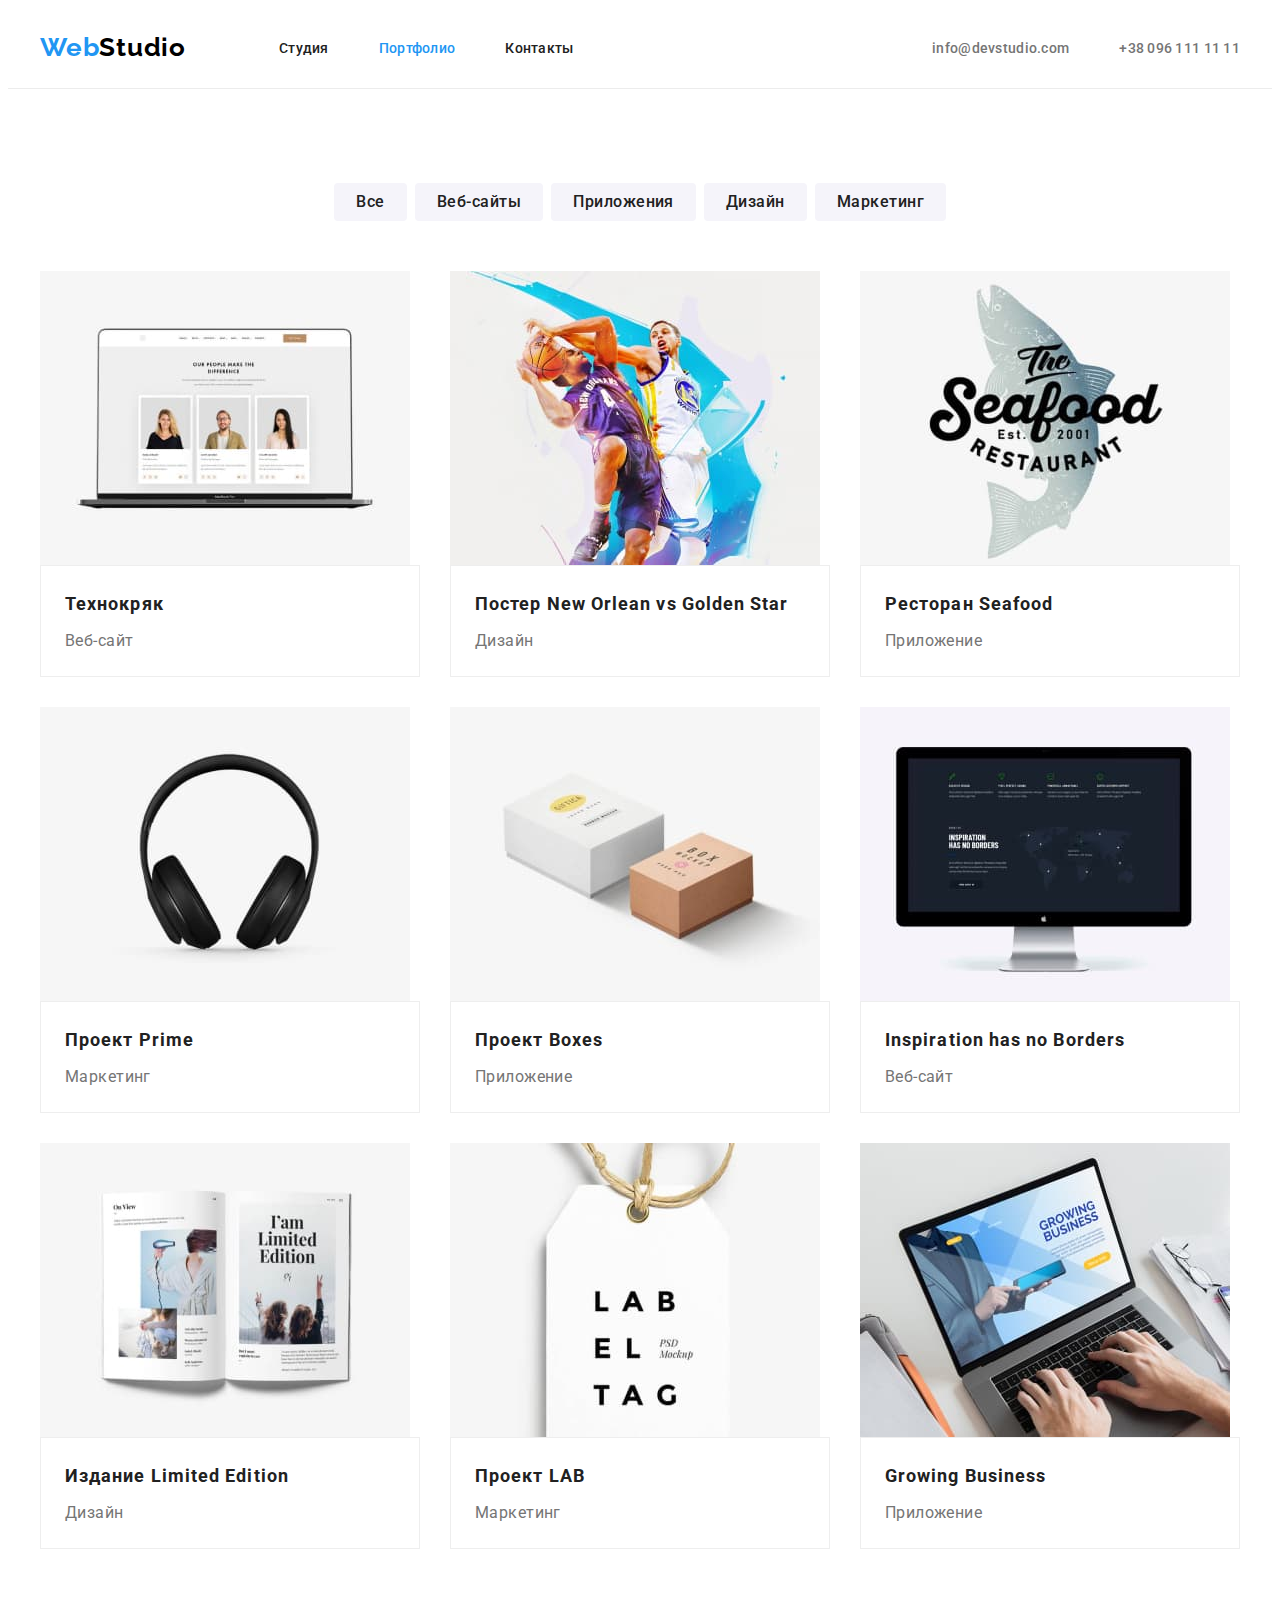
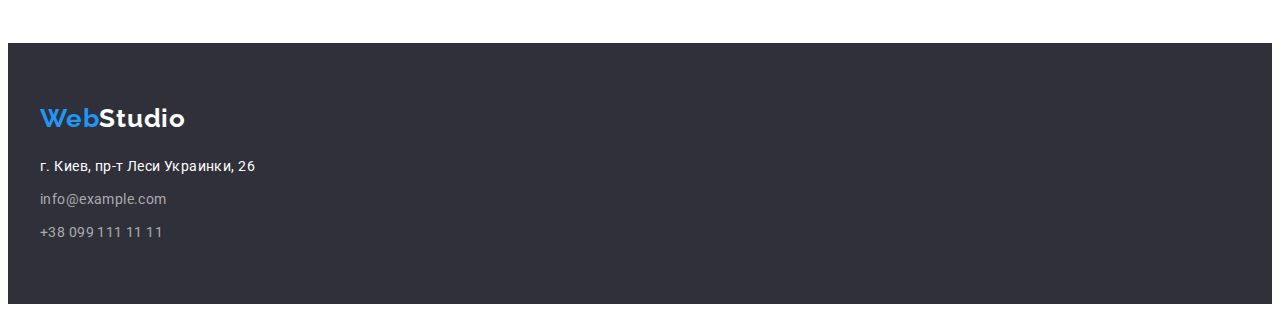
==== portfolio.html @ 5cfa1114 "replace files from hw-3 to hw-4" ====
<!DOCTYPE html>
<html lang="ru">

<head>
    <meta charset="UTF-8">
    <meta http-equiv="X-UA-Compatible" content="IE=edge">
    <meta name="viewport" content="width=device-width, initial-scale=1.0">
    <title>Вебстудия</title>
    <link rel="preconnect" href="https://fonts.googleapis.com">
    <link rel="preconnect" href="https://fonts.gstatic.com" crossorigin>
    <link
        href="https://fonts.googleapis.com/css2?family=Raleway:wght@700&family=Roboto:wght@400;500;700;900&display=swap"
        rel="stylesheet">
    <link rel="stylesheet" href="https://cdnjs.cloudflare.com/ajax/libs/modern-normalize/1.1.0/modern-normalize.min.css"
        integrity="sha512-wpPYUAdjBVSE4KJnH1VR1HeZfpl1ub8YT/NKx4PuQ5NmX2tKuGu6U/JRp5y+Y8XG2tV+wKQpNHVUX03MfMFn9Q=="
        crossorigin="anonymous" referrerpolicy="no-referrer" />
    <link rel="stylesheet" href="./css/style.css">
</head>

<body>
    <header class="header">
        <div class="container header-container">
            <nav class="nav">
                <a lang="en" class="logo header-logo" href="">Web<span class="header-studio-color">Studio</span></a>
                <ul class="nav-list list">
                    <li class="nav-item"><a href="./index.html" class="nav-link">Студия</a></li>
                    <li class="nav-item"><a href="" class="nav-link current">Портфолио</a></li>
                    <li class="nav-item"><a href="" class="nav-link">Контакты</a></li>
                </ul>
            </nav>
            <ul class="header-contacts list">
                <li class="header-contact-item"><a href="mailto:info@devstudio.com" class="header-contact">info@devstudio.com</a></li>
                <li class="header-contact-item"><a href="tel:+380961111111" class="header-contact">+38 096 111 11 11</a></li>
            </ul>
        </div>
    </header>
    <main>
        <section class="portfolio">
            <div class="container">
                <h1 class="visually-hidden">Портфолио</h1>
                <ul class="portfolio-buttons list">
                    <li class="portfolio-btn-list"><button type="button" class="portfolio-btn current">Все</button></li>
                    <li class="portfolio-btn-list"><button type="button" class="portfolio-btn">Веб-сайты</button></li>
                    <li class="portfolio-btn-list"><button type="button" class="portfolio-btn">Приложения</button></li>
                    <li class="portfolio-btn-list"><button type="button" class="portfolio-btn">Дизайн</button></li>
                    <li class="portfolio-btn-list"><button type="button" class="portfolio-btn">Маркетинг</button></li>
                </ul> 
                <ul class="portfolio-list list">
                    <li class="portfolio-item">
                        <a href="" class="portfolio-link">
                            <img src="./images/portfolio-1.jpg"
                                alt="Страница сайта на ноутбуке"
                                width="370"
                                height="294">
                            <div class="portfolio-item-text">
                                <h2 class="portfolio-title">Технокряк</h2>
                                <p class="portfolio-type">Веб-сайт</p>
                            </div>
                        </a>
                    </li>
                    <li class="portfolio-item">
                        <a href="" class="portfolio-link">
                            <img src="./images/portfolio-2.jpg"
                                alt="Два игрока баскетбольных команд"
                                width="370"
                                height="294">
                            <div class="portfolio-item-text">
                                <h2 class="portfolio-title">Постер New Orlean vs Golden Star</h2>
                                <p class="portfolio-type">Дизайн</p>
                            </div>
                        </a>
                    </li>
                    <li class="portfolio-item">
                        <a href="" class="portfolio-link">
                            <img src="./images/portfolio-3.jpg"
                                alt="Логотип ресторана"
                                width="370"
                                height="294">
                            <div class="portfolio-item-text">
                                <h2 class="portfolio-title">Ресторан Seafood</h2>
                                <p class="portfolio-type">Приложение</p>
                            </div>
                        </a>
                    </li>
                    <li class="portfolio-item">
                        <a href="" class="portfolio-link">
                            <img src="./images/portfolio-4.jpg"
                                alt="Наушники"
                                width="370"
                                height="294">
                            <div class="portfolio-item-text">
                                <h2 class="portfolio-title">Проект Prime</h2>
                                <p class="portfolio-type">Маркетинг</p>
                            </div>
                        </a>
                    </li>
                    <li class="portfolio-item">
                        <a href="" class="portfolio-link">
                            <img src="./images/portfolio-5.jpg"
                                alt="Две коробки"
                                width="370"
                                height="294">
                            <div class="portfolio-item-text">
                                <h2 class="portfolio-title">Проект Boxes</h2>
                                <p class="portfolio-type">Приложение</p>
                            </div>
                        </a>
                    </li>
                    <li class="portfolio-item">
                        <a href="" class="portfolio-link">
                            <img src="./images/portfolio-6.jpg"
                                alt="Монитор"
                                width="370"
                                height="294">
                            <div class="portfolio-item-text">
                                <h2 class="portfolio-title">Inspiration has no Borders</h2>
                                <p class="portfolio-type">Веб-сайт</p>
                            </div>
                        </a>
                    </li>
                    <li class="portfolio-item">
                        <a href="" class="portfolio-link">
                            <img src="./images/portfolio-7.jpg"
                                alt="Журнал"
                                width="370"
                                height="294">
                            <div class="portfolio-item-text">
                                <h2 class="portfolio-title">Издание Limited Edition</h2>
                                <p class="portfolio-type">Дизайн</p>
                            </div>
                        </a>
                    </li>
                    <li class="portfolio-item">
                        <a href="" class="portfolio-link">
                            <img src="./images/portfolio-8.jpg"
                                alt="Ярлык"
                                width="370"
                                height="294">
                            <div class="portfolio-item-text">
                                <h2 class="portfolio-title">Проект LAB</h2>
                                <p class="portfolio-type">Маркетинг</p>
                            </div>
                        </a>
                    </li>
                    <li class="portfolio-item">
                        <a href="" class="portfolio-link">
                            <img src="./images/portfolio-9.jpg"
                                alt="Ноутбук"
                                width="370"
                                height="294">
                            <div class="portfolio-item-text">
                                <h2 class="portfolio-title">Growing Business</h2>
                                <p class="portfolio-type">Приложение</p>
                            </div>
                        </a>
                    </li>
                </ul>
            </div>
        </section>
    </main>
    <footer class="footer">
        <div class="container">
            <a lang="en" class="logo footer-logo" href="">Web<span class="footer-studio-color">Studio</span></a>
            <address>
                <ul class="footer-contacts list">
                    <li class="footer-address">
                        <a class="footer-address-link" href="https://goo.gl/maps/1zXiVKLQnMRJXtYr7" target="_blank"
                            rel="noopener noreferrer nofollow">г. Киев, пр-т Леси Украинки, 26</a>
                    </li>
                    <li class="footer-email-tel">
                        <a href="mailto:info@example.com" class="footer-email-tel-link">info@example.com</a>
                    </li>
                    <li class="footer-email-tel">
                        <a href="tel:+380991111111" class="footer-email-tel-link">+38 099 111 11 11</a>
                    </li>
                </ul>
            </address>
        </div>
    </footer>
</body>
    
</html>
---- css/style.css ----
:root {
  --white-color: #ffffff;
  --first-background-color: #f5f4fa;
  --second-background-color: #2f303a;
  --nav-text-color: #212121;
  --header-contact-color: #757575;
  --accent-color: #2196f3;
  --first-btn-color: #ffffff;
  --second-btn-color: #212121;
  --hero-btn-hover-color: #188ce8;
  --hero-color: #2f303a;
  --first-text-color: #212121;
  --second-text-color: #757575;
  --header-studio-color: #000000;
  --footer-studio-color: #ffffff;
}

body {
  font-family: 'Roboto', sans-serif;
  font-size: 14px;
  letter-spacing: 0.03em;
  color: var(--first-text-color);
  background-color: var(--white-color);
}

.container {
  margin-right: auto;
  margin-left: auto;
  width: 1200px;
  padding-left: 15px;
  padding-right: 15px;
}

a {
  text-decoration: none;
}

.list {
  list-style: none;
  padding: 0;
  margin: 0;
}

h1,
h2,
h3,
p {
  margin: 0;
}
img {
  display: block;
  max-width: 100%
  height: auto;
}

.visually-hidden {
  position: absolute;
  white-space: nowrap;
  width: 1px;
  height: 1px;
  overflow: hidden;
  border: 0;
  padding: 0;
  clip: rect(0 0 0 0);
  clip-path: inset(50%);
  margin: -1px;
}

/* ----------HEADER------------ */

.header {
  padding-top: 24px;
  padding-bottom: 25px;

  font-weight: 500;
  line-height: calc(16 / 14);
  letter-spacing: 0.02em;
  border-bottom: 1px solid #ECECEC;
}

.header-container {
  display: flex;
}

.logo {
  font-family: 'Raleway', sans-serif;
  font-weight: 700;
  font-size: 26px;
  line-height: calc(31 / 26);
  letter-spacing: 0.03em;
  color: var(--accent-color);
  
}

.header-logo {
  margin-right: 93px;
}

.header-studio-color {
  color: var(--header-studio-color);
}

.nav {
  display: flex;
  align-items: center;
}

.nav-list {
  display: flex;
}

.nav-item + .nav-item {
  margin-left: 50px;
}

.nav-link {
  color: var(--nav-text-color);
}

.nav-link:hover,
.nav-link:focus {
  color: var(--accent-color);
}

.header-contacts {
  display: flex;
  margin-left: auto;
  align-items: center;
  justify-content: space-between;
}

.header-contact-item:not(:first-child) {
  margin-left: 50px;
}

.header-contact {
  color: var(--header-contact-color);
}

.header-contact:hover,
.header-contact:focus {
  color: var(--accent-color);
}

.current {
  color: var(--accent-color);
}

/* -----------MAIN------------- */

.hero {
  padding-top: 200px;
  padding-bottom: 200px;
  
  background-color: var(--hero-color);
  text-align: center;
  text-align: center;
}

.hero-title {
  margin-bottom: 30px;
  margin-left: auto;
  margin-right: auto;
  width: 696px;

  font-weight: 900;
  font-size: 44px;
  line-height: calc(60 / 44);
  letter-spacing: 0.06em;
  text-transform: uppercase;

  color: var(--white-color);
}

.hero-btn {
  display: inline-block;
  padding: 10px 32px;
  min-width: 200px;
  
  font-family: inherit;
  font-weight: 700;
  font-size: 16px;
  line-height: calc(30 / 16);
  letter-spacing: 0.06em;
  cursor: pointer;
  
  color: var(--first-btn-color);
  background-color: var(--accent-color);
  box-shadow: 0px 4px 4px rgba(0, 0, 0, 0.15);
  border-radius: 4px;
  border: none;
}

.hero-btn:hover,
.hero-btn:focus {
  background-color: var(--hero-btn-hover-color);
  box-shadow: 0px 4px 4px rgba(0, 0, 0, 0.15);
  border-radius: 4px;
  border: none;
}

.section {
  background-color: ;
}

.benefits {
  padding-top: 94px;
  padding-bottom: 94px;
}

.benefit-list {
  display: flex;
  justify-content: space-between;
}

.benefit-item {
  width: 270px;
}

.benefit-item-title {
  margin-bottom: 10px;

  font-weight: 700;
  line-height: calc(16 / 14);
  text-transform: uppercase;
}

.benefit-item-text {
  line-height: calc(24 / 14);
  color: var(--second-text-color);
}

.work-list {
  display: flex;
  flex-wrap: wrap;
  margin-left: -30px;
  margin-bottom: -30px;
}

.work-item {
  flex-basis: calc(100% / 3 - 30px);
  margin-left: 30px;
  margin-bottom: 30px;
}

.work-title,
.team-title {
  margin-bottom: 50px;
  
  font-weight: 700;
  font-size: 36px;
  line-height: calc(42 / 36);
  text-align: center;
  
}

.work {
  padding-bottom: 94px;
}

.team {
  padding-top: 94px;
  padding-bottom: 94px;
  
  background-color: var(--first-background-color);
}

.team-list {
  display: flex;
  flex-wrap: wrap;
  margin-left: -30px;
  margin-bottom: -30px;
}

.team-item {
  flex-basis: calc(100% / 4- 30px);
  margin-left: 30px;
  margin-bottom: 30px;

  background: #FFFFFF;
  box-shadow: 0px 1px 3px rgba(0, 0, 0, 0.12), 
  0px 1px 1px rgba(0, 0, 0, 0.14), 
  0px 2px 1px rgba(0, 0, 0, 0.2);
  border-radius: 0px 0px 4px 4px;
}

.team-item-content {
  padding-top: 30px;
  padding-bottom: 30px;

  text-align: center;
}

.team-item-name {
  margin-bottom: 10px;
  
  font-weight: 500;
  font-size: 16px;
  line-height: calc(19 / 16);
}

.team-item-profession {
  font-size: 16px;
  line-height: calc(19 / 16);
  color: var(--second-text-color);
}

/* ----------FOOTER------------ */

.footer {
  padding-top: 60px;
  padding-bottom: 60px;
  
  background: var(--second-background-color);
}

.footer-logo {
  display: block;
  margin-bottom: 20px;
}

.footer-studio-color {
  color: var(--footer-studio-color);
}

.footer-contacts {
  font-style: normal;
  line-height: calc(24 / 14);
  letter-spacing: 0.03em;
}

.footer-address-link {
  color: var(--white-color);
}

.footer-email-tel-link {
  color: rgba(255, 255, 255, 0.6);
}

.footer-address-link:hover,
.footer-address-link:focus,
.footer-email-tel-link:hover,
.footer-email-tel-link:focus {
  color: var(--accent-color);
}

.footer-address {
  margin-bottom: 9px;
}

.footer-email-tel:not(:last-child) {
  margin-bottom: 9px;
}


/* --------PORTFOLIO---------- */

.portfolio {
  padding-top: 94px;
  padding-bottom: 94px;
}

.portfolio-buttons {
  display: flex;
  justify-content: center;
  margin-bottom: 50px;
}

.portfolio-btn {
  min-width: 73px;
  padding: 6px 22px;
  
  font-family: inherit;
  font-weight: 500;
  font-size: 16px;
  line-height: calc(26 / 16);
  text-align: center;
  letter-spacing: 0.03em;
  cursor: pointer;
  border-radius: 4px;
  border: transparent;

  color: var(--second-btn-color);
  background-color: var(--first-background-color);
}

.portfolio-btn:hover,
.portfolio-btn:focus {
  color: var(--first-btn-color);
  background-color: var(--accent-color);
  box-shadow: 0px 3px 1px rgba(0, 0, 0, 0.1), 
  0px 1px 2px rgba(0, 0, 0, 0.08), 
  0px 2px 2px rgba(0, 0, 0, 0.12);
  border-radius: 4px;
}

.portfolio-btn-list + .portfolio-btn-list {
  margin-left: 8px;
}

.portfolio-list {
  display: flex;
  flex-wrap: wrap;
  margin-left: -30px;
  margin-bottom: -30px;
}

.portfolio-item {
  flex-basis: calc(100% / 3 - 30px);
  margin-left: 30px;
  margin-bottom: 30px;
}

.portfolio-item-text {
  padding: 20px 24px;
  
  background: var(--white-color);
  border: 1px solid #EEEEEE;
  box-sizing: border-box;
}

.portfolio-title {
  margin-bottom: 4px;
  
  font-weight: 700;
  font-size: 18px;
  line-height: calc(36 / 18);
  letter-spacing: 0.06em;
  color: var(--first-text-color);
}

.portfolio-type {
  font-size: 16px;
  line-height: calc(30 / 16);
  color: var(--second-text-color);
}
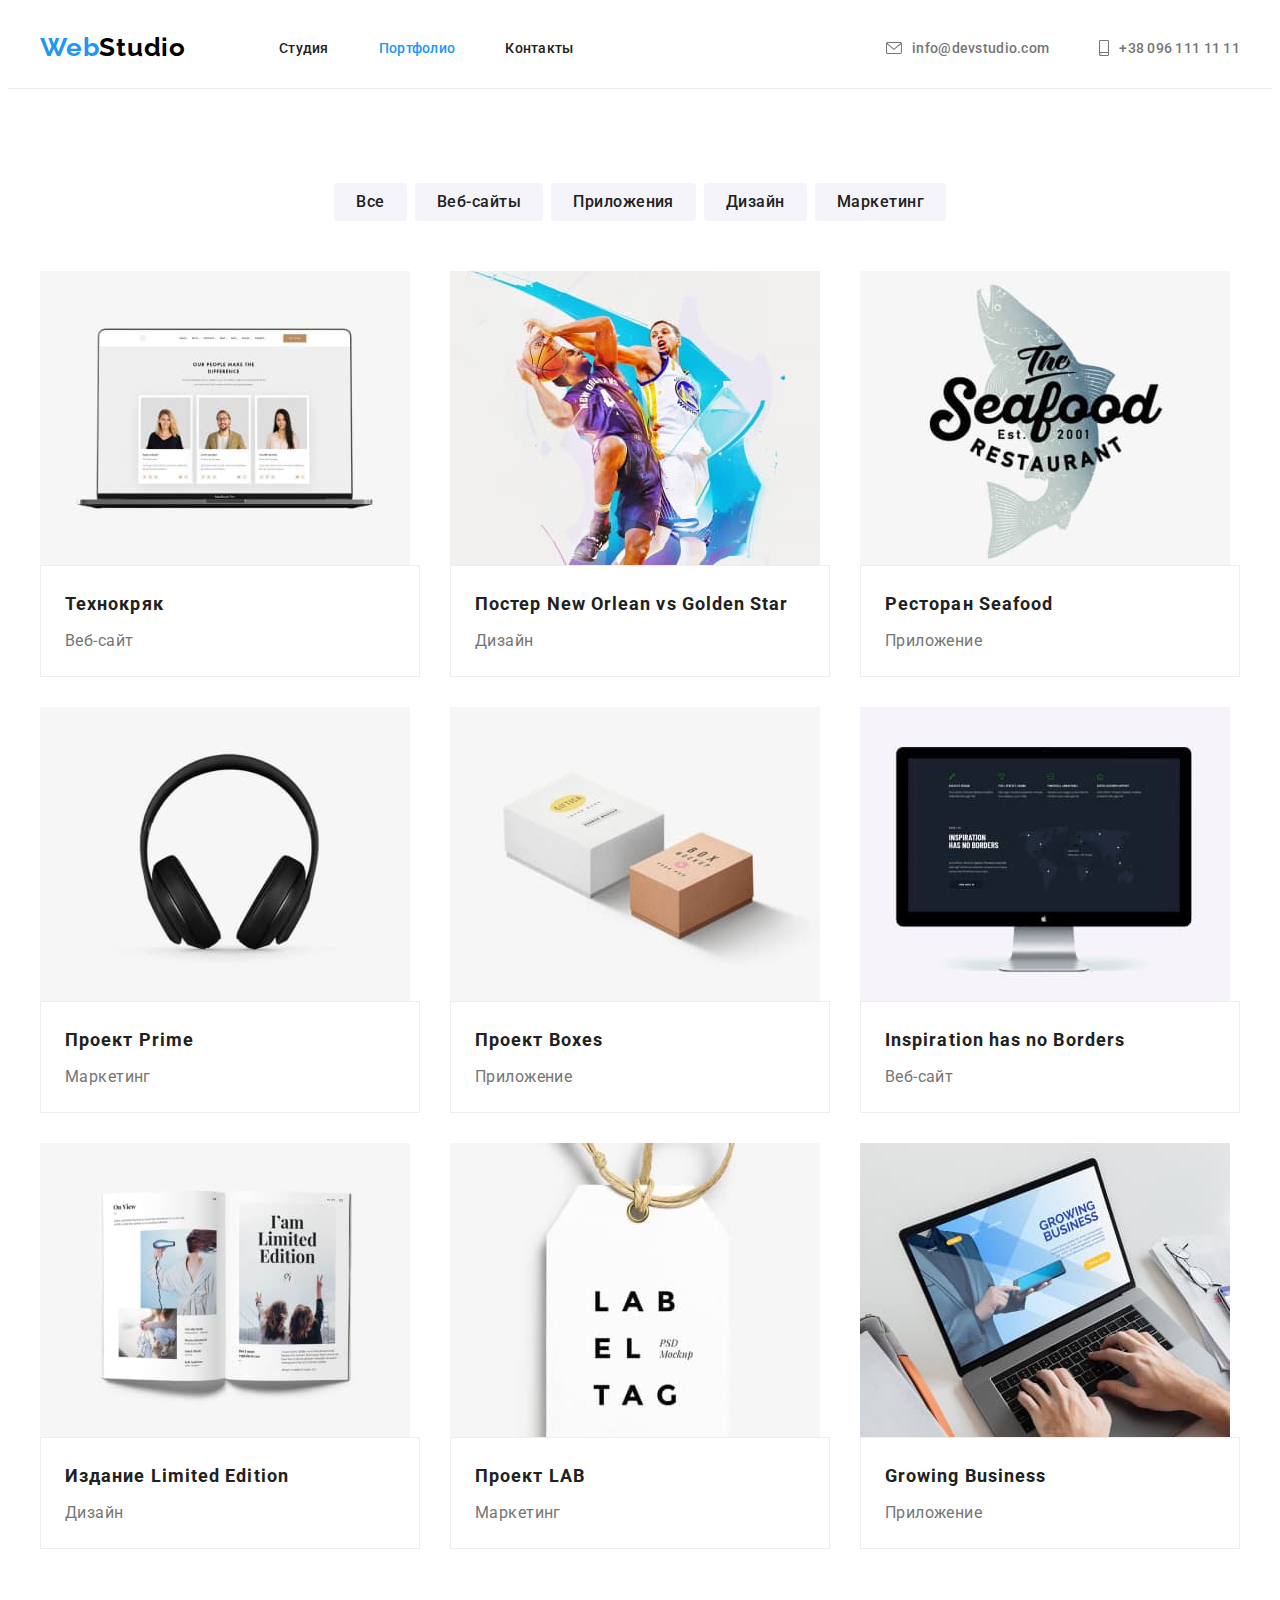
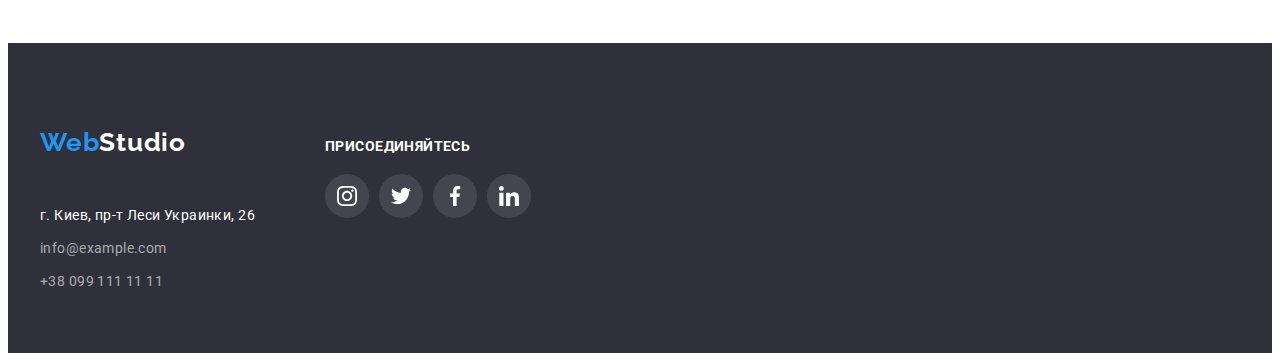
==== commit 47f9b323: "add icons (update)" ====
--- a/portfolio.html
+++ b/portfolio.html
@@ -28,9 +28,23 @@
                     <li class="nav-item"><a href="" class="nav-link">Контакты</a></li>
                 </ul>
             </nav>
-            <ul class="header-contacts list">
-                <li class="header-contact-item"><a href="mailto:info@devstudio.com" class="header-contact">info@devstudio.com</a></li>
-                <li class="header-contact-item"><a href="tel:+380961111111" class="header-contact">+38 096 111 11 11</a></li>
+            <ul class="header-contact-list list">
+                <li class="header-contact-item">
+                    <a href="mailto:info@devstudio.com" class="header-contact-link">
+                        <svg class="header-contact-icon" width="16" height="12">
+                            <use href="./images/icons.svg#envelope"></use>
+                        </svg>
+                        info@devstudio.com
+                    </a>
+                </li>
+                <li class="header-contact-item">
+                    <a href="tel:+380961111111" class="header-contact-link">
+                        <svg class="header-contact-icon" width="10" height="16">
+                            <use href="./images/icons.svg#smartphone"></use>
+                        </svg>
+                        +38 096 111 11 11
+                    </a>
+                </li>
             </ul>
         </div>
     </header>
@@ -47,7 +61,7 @@
                 </ul> 
                 <ul class="portfolio-list list">
                     <li class="portfolio-item">
-                        <a href="" class="portfolio-link">
+                        <a href="" class="portfolio-item-link">
                             <img src="./images/portfolio-1.jpg"
                                 alt="Страница сайта на ноутбуке"
                                 width="370"
@@ -59,7 +73,7 @@
                         </a>
                     </li>
                     <li class="portfolio-item">
-                        <a href="" class="portfolio-link">
+                        <a href="" class="portfolio-item-link">
                             <img src="./images/portfolio-2.jpg"
                                 alt="Два игрока баскетбольных команд"
                                 width="370"
@@ -71,7 +85,7 @@
                         </a>
                     </li>
                     <li class="portfolio-item">
-                        <a href="" class="portfolio-link">
+                        <a href="" class="portfolio-item-link">
                             <img src="./images/portfolio-3.jpg"
                                 alt="Логотип ресторана"
                                 width="370"
@@ -83,7 +97,7 @@
                         </a>
                     </li>
                     <li class="portfolio-item">
-                        <a href="" class="portfolio-link">
+                        <a href="" class="portfolio-item-link">
                             <img src="./images/portfolio-4.jpg"
                                 alt="Наушники"
                                 width="370"
@@ -95,7 +109,7 @@
                         </a>
                     </li>
                     <li class="portfolio-item">
-                        <a href="" class="portfolio-link">
+                        <a href="" class="portfolio-item-link">
                             <img src="./images/portfolio-5.jpg"
                                 alt="Две коробки"
                                 width="370"
@@ -107,7 +121,7 @@
                         </a>
                     </li>
                     <li class="portfolio-item">
-                        <a href="" class="portfolio-link">
+                        <a href="" class="portfolio-item-link">
                             <img src="./images/portfolio-6.jpg"
                                 alt="Монитор"
                                 width="370"
@@ -119,7 +133,7 @@
                         </a>
                     </li>
                     <li class="portfolio-item">
-                        <a href="" class="portfolio-link">
+                        <a href="" class="portfolio-item-link">
                             <img src="./images/portfolio-7.jpg"
                                 alt="Журнал"
                                 width="370"
@@ -131,7 +145,7 @@
                         </a>
                     </li>
                     <li class="portfolio-item">
-                        <a href="" class="portfolio-link">
+                        <a href="" class="portfolio-item-link">
                             <img src="./images/portfolio-8.jpg"
                                 alt="Ярлык"
                                 width="370"
@@ -143,7 +157,7 @@
                         </a>
                     </li>
                     <li class="portfolio-item">
-                        <a href="" class="portfolio-link">
+                        <a href="" class="portfolio-item-link">
                             <img src="./images/portfolio-9.jpg"
                                 alt="Ноутбук"
                                 width="370"
@@ -159,22 +173,57 @@
         </section>
     </main>
     <footer class="footer">
-        <div class="container">
-            <a lang="en" class="logo footer-logo" href="">Web<span class="footer-studio-color">Studio</span></a>
-            <address>
-                <ul class="footer-contacts list">
-                    <li class="footer-address">
-                        <a class="footer-address-link" href="https://goo.gl/maps/1zXiVKLQnMRJXtYr7" target="_blank"
-                            rel="noopener noreferrer nofollow">г. Киев, пр-т Леси Украинки, 26</a>
-                    </li>
-                    <li class="footer-email-tel">
-                        <a href="mailto:info@example.com" class="footer-email-tel-link">info@example.com</a>
-                    </li>
-                    <li class="footer-email-tel">
-                        <a href="tel:+380991111111" class="footer-email-tel-link">+38 099 111 11 11</a>
+        <div class="container footer-container">
+            <div class="footer-flex-element first">
+                <a lang="en" class="logo footer-logo" href="">Web<span class="footer-studio-color">Studio</span></a>
+                <address>
+                    <ul class="footer-contacts list">
+                        <li class="footer-address">
+                            <a class="footer-address-link" href="https://goo.gl/maps/1zXiVKLQnMRJXtYr7" target="_blank"
+                                rel="noopener noreferrer nofollow">г. Киев, пр-т Леси Украинки, 26</a>
+                        </li>
+                        <li class="footer-email-tel">
+                            <a href="mailto:info@example.com" class="footer-email-tel-link">info@example.com</a>
+                        </li>
+                        <li class="footer-email-tel">
+                            <a href="tel:+380991111111" class="footer-email-tel-link">+38 099 111 11 11</a>
+                        </li>
+                    </ul>
+                </address>
+            </div>
+            <div class="footer-flex-element second">
+                <p class="footer-join">присоединяйтесь</p>
+                <ul class="footer-social-list list">
+                    <li class="footer-social-item">
+                        <a href="" class="footer-social-link">
+                            <svg class="footer-social-icon" width="20" height="20">
+                                <use href="./images/icons.svg#instagram"></use>
+                            </svg>
+                        </a>
+                    </li>
+                    <li class="footer-social-item">
+                        <a href="" class="footer-social-link">
+                            <svg class="footer-social-icon" width="20" height="20">
+                                <use href="./images/icons.svg#twitter"></use>
+                            </svg>
+                        </a>
+                    </li>
+                    <li class="footer-social-item">
+                        <a href="" class="footer-social-link">
+                            <svg class="footer-social-icon" width="20" height="20">
+                                <use href="./images/icons.svg#facebook"></use>
+                            </svg>
+                        </a>
+                    </li>
+                    <li class="footer-social-item">
+                        <a href="" class="footer-social-link">
+                            <svg class="footer-social-icon" width="20" height="20">
+                                <use href="./images/icons.svg#linkedin"></use>
+                            </svg>
+                        </a>
                     </li>
                 </ul>
-            </address>
+            </div>
         </div>
     </footer>
 </body>
--- a/css/style.css
+++ b/css/style.css
@@ -13,6 +13,7 @@
   --second-text-color: #757575;
   --header-studio-color: #000000;
   --footer-studio-color: #ffffff;
+  --main-icon-color: #AFB1B8;
 }
 
 body {
@@ -47,6 +48,7 @@
 p {
   margin: 0;
 }
+
 img {
   display: block;
   max-width: 100%
@@ -69,9 +71,6 @@
 /* ----------HEADER------------ */
 
 .header {
-  padding-top: 24px;
-  padding-bottom: 25px;
-
   font-weight: 500;
   line-height: calc(16 / 14);
   letter-spacing: 0.02em;
@@ -80,16 +79,19 @@
 
 .header-container {
   display: flex;
+  align-items: center;
 }
 
 .logo {
+  padding-top: 24px;
+  padding-bottom: 25px;
+
   font-family: 'Raleway', sans-serif;
   font-weight: 700;
   font-size: 26px;
   line-height: calc(31 / 26);
   letter-spacing: 0.03em;
   color: var(--accent-color);
-  
 }
 
 .header-logo {
@@ -114,6 +116,9 @@
 }
 
 .nav-link {
+  padding-top: 32px;
+  padding-bottom: 32px;
+
   color: var(--nav-text-color);
 }
 
@@ -122,24 +127,33 @@
   color: var(--accent-color);
 }
 
-.header-contacts {
-  display: flex;
+.header-contact-list {
+  display: flex;
+  align-items: center;
   margin-left: auto;
-  align-items: center;
-  justify-content: space-between;
 }
 
 .header-contact-item:not(:first-child) {
   margin-left: 50px;
 }
 
-.header-contact {
+.header-contact-link {
+  display: flex;
+  align-items: center;
+  padding-top: 32px;
+  padding-bottom: 32px;
+
   color: var(--header-contact-color);
 }
 
-.header-contact:hover,
-.header-contact:focus {
+.header-contact-link:hover,
+.header-contact-link:focus {
   color: var(--accent-color);
+}
+
+.header-contact-icon {
+  margin-right: 10px;
+  fill: currentColor;
 }
 
 .current {
@@ -151,10 +165,17 @@
 .hero {
   padding-top: 200px;
   padding-bottom: 200px;
-  
-  background-color: var(--hero-color);
   text-align: center;
   text-align: center;
+
+  background-color: var(--hero-color);
+  background-image: linear-gradient(
+    rgba(47, 48, 58, 0.4), 
+    rgba(47, 48, 58, 0.4)),
+  url(../images/hero-bg.jpg);
+  background-repeat: no-repeat;
+  background-position: center;
+  background-size: contain;
 }
 
 .hero-title {
@@ -200,12 +221,12 @@
 }
 
 .section {
-  background-color: ;
-}
-
-.benefits {
   padding-top: 94px;
   padding-bottom: 94px;
+  background-color: ;
+}
+
+.benefits {
 }
 
 .benefit-list {
@@ -228,6 +249,17 @@
 .benefit-item-text {
   line-height: calc(24 / 14);
   color: var(--second-text-color);
+}
+
+.benefit-icon-container {
+  height: 120px;
+  margin-bottom: 30px;
+  
+  display: flex;
+  align-items: center;
+  justify-content: center;
+
+  background-color: var(--first-background-color) ;
 }
 
 .work-list {
@@ -244,7 +276,8 @@
 }
 
 .work-title,
-.team-title {
+.team-title,
+.client-title {
   margin-bottom: 50px;
   
   font-weight: 700;
@@ -255,13 +288,11 @@
 }
 
 .work {
+  padding-top: 0;
   padding-bottom: 94px;
 }
 
 .team {
-  padding-top: 94px;
-  padding-bottom: 94px;
-  
   background-color: var(--first-background-color);
 }
 
@@ -287,6 +318,7 @@
 .team-item-content {
   padding-top: 30px;
   padding-bottom: 30px;
+  
 
   text-align: center;
 }
@@ -300,11 +332,86 @@
 }
 
 .team-item-profession {
+  margin-bottom: 16px;
+  
   font-size: 16px;
   line-height: calc(19 / 16);
   color: var(--second-text-color);
 }
 
+.team-socials-list {
+  display: flex;
+  justify-content: center;
+}
+
+.team-socials-item + .team-socials-item {
+  margin-left: 10px;
+}
+
+.team-socials-link {
+  display: flex;
+  align-items: center;
+  justify-content: center;
+
+  width: 44px;
+  height: 44px;
+  border-radius: 50%;
+  cursor: pointer;
+  
+  color: var(--main-icon-color);
+  background-color: var(--white-color);
+}
+
+.team-socials-link:hover {
+  color: var(--white-color);
+  background-color: var(--accent-color);
+}
+
+.team-socials-icon {
+  fill: currentColor;
+}
+
+/* ----------CLIENTS------------ */
+
+.client-list {
+  display: flex;
+  flex-wrap: wrap;
+  margin-left: -30px;
+  margin-bottom: -30px;
+}
+
+.client-item {
+  flex-basis: calc(100% / 6 - 30px);
+  margin-left: 30px;
+  margin-bottom: 30px;
+}
+
+.client-link {
+  width: 170px;
+  height: 92px;
+  
+  display: flex;
+  justify-content: center;
+  align-items: center;
+
+  border: 1px solid var(--main-icon-color);
+  box-sizing: border-box;
+  border-radius: 4px;
+  cursor: pointer;
+  color: var(--main-icon-color);
+  background-color: var(--white-color);
+}
+
+.client-link:hover,
+.client-link:focus {
+  color: var(--accent-color);
+  border: 1px solid var(--accent-color);
+}
+
+.client-icon {
+  fill: currentColor;
+}
+
 /* ----------FOOTER------------ */
 
 .footer {
@@ -312,6 +419,16 @@
   padding-bottom: 60px;
   
   background: var(--second-background-color);
+}
+
+.footer-container {
+  display: flex;
+  align-items: baseline;
+
+}
+
+.footer-flex-element.first {
+  margin-right: 70px;
 }
 
 .footer-logo {
@@ -350,6 +467,53 @@
 
 .footer-email-tel:not(:last-child) {
   margin-bottom: 9px;
+}
+
+.footer-join {
+  margin-bottom: 20px;
+  
+  text-transform: uppercase;
+  font-weight: 700;
+  line-height: calc(16 / 14);
+  
+  color: var(--white-color);
+}
+
+.footer-social-list {
+  display: flex;
+  flex-wrap: wrap;
+  margin-left: -10px;
+  margin-bottom: -10px;
+
+}
+
+.footer-social-item {
+  flex-basis: calc(100% / 4 - 10px);
+  margin-left: 10px;
+  margin-bottom: 10px;
+}
+
+.footer-social-link {
+  display: flex;
+  justify-content: center;
+  align-items: center;
+  width: 44px;
+  height: 44px;
+  border-radius: 50%;
+  cursor: pointer;
+
+  color: var(--white-color);
+  background-color: rgba(255, 255, 255, 0.1);;
+}
+
+.footer-social-link:hover,
+.footer-social-link:focus {
+  color: var(--white-color);
+  background-color: var(--accent-color);
+}
+
+.footer-social-icon {
+  fill: currentColor;
 }
 
 
@@ -411,6 +575,12 @@
   margin-bottom: 30px;
 }
 
+.portfolio-item:hover {
+  box-shadow: 0px 1px 1px rgba(0, 0, 0, 0.12), 
+  0px 4px 4px rgba(0, 0, 0, 0.06), 
+  1px 4px 6px rgba(0, 0, 0, 0.16);
+}
+
 .portfolio-item-text {
   padding: 20px 24px;
   
